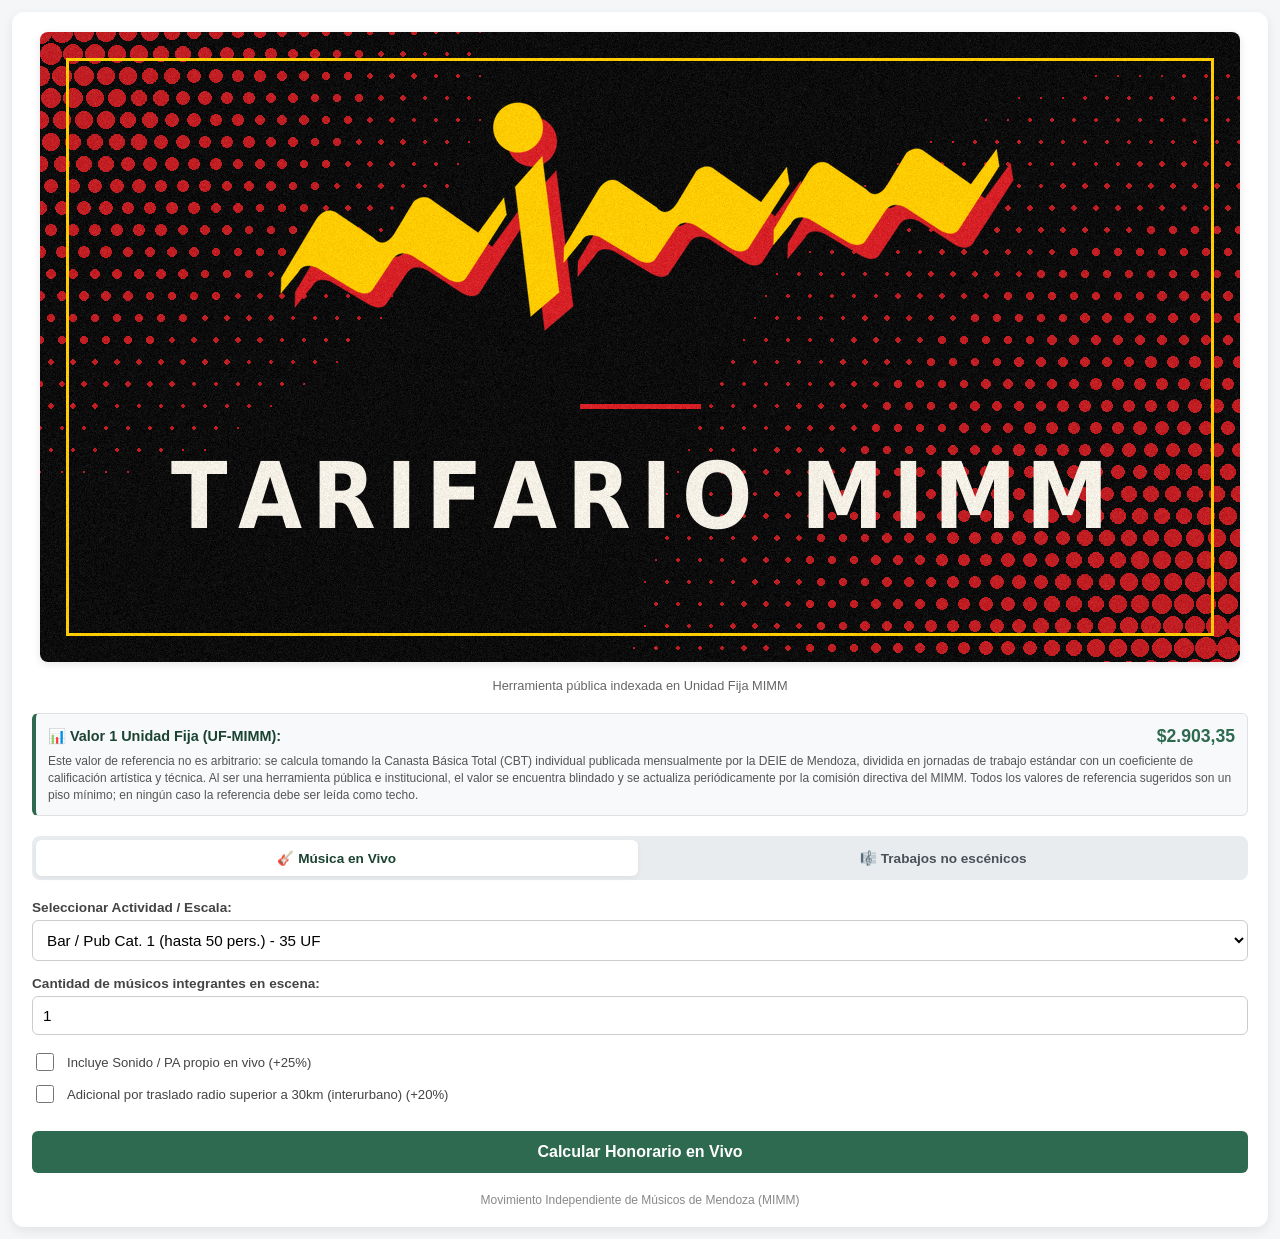
==== tarifario.html @ 43749db0 "Add tarifario.html for MIMM pricing calculator" ====
<!DOCTYPE html>
<html lang="es">
<head>
    <meta charset="UTF-8">
    <meta name="viewport" content="width=device-width, initial-scale=1.0">
    
    <!-- ETIQUETAS DE VISTA PREVIA PARA WHATSAPP Y REDES -->
    <meta property="og:title" content="Tarifario MIMM">
    <meta property="og:description" content="Los valores del tarifario son de referencia sugeridos por el MIMM y construidos con la unidad de referencia.">
    <meta property="og:image" content="https://elrojomarfil.github.io/MIMM/miniatura.png?v=7">
    <meta property="og:url" content="https://elrojomarfil.github.io/MIMM/">
    <meta property="og:type" content="website">

    <title>Calculadora MIMM - Tarifario Oficial UF</title>
    <style>
        :root {
            --primary: #1b4332;
            --secondary: #2d6a4f;
            --accent: #d8f3dc;
            --bg: #f4f6f8;
            --text: #212529;
        }
        body {
            font-family: -apple-system, BlinkMacSystemFont, 'Segoe UI', Roboto, sans-serif;
            background-color: var(--bg);
            color: var(--text);
            margin: 0;
            padding: 12px;
        }
        .card {
            max-width: 100%;
            background: white;
            padding: 20px;
            border-radius: 12px;
            box-shadow: 0 4px 12px rgba(0,0,0,0.08);
        }
        .header-logo {
            text-align: center;
            margin-bottom: 12px;
        }
        .header-logo img {
            max-width: 100%;
            height: auto;
            border-radius: 8px;
            box-shadow: 0 2px 8px rgba(0,0,0,0.1);
        }
        .subtitle {
            text-align: center;
            color: #666;
            font-size: 0.8rem;
            margin-bottom: 20px;
        }
        /* Sistema de pestañas */
        .tabs {
            display: flex;
            gap: 5px;
            margin-bottom: 20px;
            background: #e9ecef;
            padding: 4px;
            border-radius: 8px;
        }
        .tab-btn {
            flex: 1;
            padding: 10px;
            border: none;
            background: transparent;
            font-weight: 600;
            font-size: 0.85rem;
            color: #495057;
            border-radius: 6px;
            cursor: pointer;
            transition: all 0.2s;
        }
        .tab-btn.active {
            background: white;
            color: var(--primary);
            box-shadow: 0 2px 5px rgba(0,0,0,0.05);
        }
        .tab-content {
            display: none;
        }
        .tab-content.active {
            display: block;
        }
        .group {
            margin-bottom: 15px;
        }
        label {
            display: block;
            font-weight: 600;
            margin-bottom: 5px;
            font-size: 0.85rem;
            color: #444;
        }
        select, input {
            width: 100%;
            padding: 10px;
            border: 1px solid #ccc;
            border-radius: 6px;
            font-size: 0.95rem;
            box-sizing: border-box;
            background: #fff;
        }
        /* Panel informativo fijo de la UF */
        .uf-info-box {
            background-color: #f8f9fa;
            border: 1px solid #dee2e6;
            border-left: 4px solid var(--secondary);
            padding: 12px;
            border-radius: 6px;
            margin-bottom: 20px;
        }
        .uf-title {
            font-weight: bold;
            color: var(--primary);
            font-size: 0.9rem;
            display: flex;
            justify-content: space-between;
            align-items: center;
            margin-bottom: 6px;
        }
        .uf-value {
            font-size: 1.1rem;
            color: var(--secondary);
        }
        .uf-explanation {
            font-size: 0.75rem;
            color: #555;
            line-height: 1.4;
            margin: 0;
        }
        .checkbox-row {
            display: flex;
            align-items: center;
            gap: 10px;
            margin-top: 8px;
        }
        .checkbox-row input {
            width: 18px;
            height: 18px;
            flex-shrink: 0;
        }
        .checkbox-row label {
            margin-bottom: 0;
            font-weight: normal;
            font-size: 0.82rem;
            line-height: 1.3;
        }
        button.calc-btn {
            width: 100%;
            background-color: var(--secondary);
            color: white;
            border: none;
            padding: 12px;
            font-size: 1rem;
            font-weight: bold;
            border-radius: 6px;
            cursor: pointer;
            margin-top: 10px;
        }
        button.calc-btn:hover {
            background-color: var(--primary);
        }
        .result {
            margin-top: 20px;
            background-color: var(--accent);
            border: 1px solid #b7e4c7;
            padding: 15px;
            border-radius: 6px;
            text-align: center;
        }
        .result h3 {
            margin: 0 0 5px 0;
            color: var(--primary);
            font-size: 0.95rem;
        }
        .price {
            font-size: 1.6rem;
            font-weight: bold;
            color: var(--primary);
            margin: 5px 0;
        }
        .info {
            font-size: 0.75rem;
            color: #555;
            margin-top: 8px;
            line-height: 1.3;
        }
        .footer {
            text-align: center;
            margin-top: 20px;
            font-size: 0.75rem;
            color: #888;
        }
    </style>
</head>
<body>

<div class="card">
    <!-- Imagen institucional en el encabezado -->
    <div class="header-logo">
        <img src="miniatura.png" alt="MIMM - Tarifario Oficial">
    </div>
    <div class="subtitle">Herramienta pública indexada en Unidad Fija MIMM</div>

    <!-- Panel Informativo Fijo de la Unidad Fija (No Modificable) -->
    <div class="uf-info-box">
        <div class="uf-title">
            <span>📊 Valor 1 Unidad Fija (UF-MIMM):</span>
            <span class="uf-value" id="lblValorUF">$2.903,35</span>
        </div>
        <p class="uf-explanation">
            Este valor de referencia no es arbitrario: se calcula tomando la Canasta Básica Total (CBT) individual publicada mensualmente por la DEIE de Mendoza, dividida en jornadas de trabajo estándar con un coeficiente de calificación artística y técnica. Al ser una herramienta pública e institucional, el valor se encuentra blindado y se actualiza periódicamente por la comisión directiva del MIMM. Todos los valores de referencia sugeridos son un piso mínimo; en ningún caso la referencia debe ser leída como techo.
        </p>
    </div>

    <!-- Botones de Pestañas -->
    <div class="tabs">
        <button class="tab-btn active" type="button" onclick="cambiarPestana('vivo')">🎸 Música en Vivo</button>
        <button class="tab-btn" type="button" onclick="cambiarPestana('estudio')">🎼 Trabajos no escénicos</button>
    </div>

    <!-- PESTAÑA 1: MÚSICA EN VIVO -->
    <div id="pestana-vivo" class="tab-content active">
        <div class="group">
            <label for="rubroVivo">Seleccionar Actividad / Escala:</label>
            <select id="rubroVivo">
                <optgroup label="Gastronómicos / Bares (Por Músico)">
                    <option value="gast_cat1">Bar / Pub Cat. 1 (hasta 50 pers.) - 35 UF</option>
                    <option value="gast_cat2">Bar / Peña Cat. 2 (51 a 300 pers.) - 50 UF</option>
                </optgroup>
                <optgroup label="Espectáculos y Festivales (Banda Completa)">
                    <option value="esp_sala">Salas / Teatros Independientes - 200 UF</option>
                    <option value="esp_mun">Festivales Municipales / Al aire libre - 350 UF</option>
                    <option value="esp_dep">Fiestas Departamentales (hasta 1.000 pers.) - 550 UF</option>
                    <option value="esp_prov">Fiestas Provinciales / Megaeventos - 900 UF</option>
                </optgroup>
            </select>
        </div>

        <div class="group">
            <label for="cantVivo" id="lblCantVivo">Cantidad de músicos integrantes en escena:</label>
            <input type="number" id="cantVivo" value="1" min="1" max="30">
        </div>

        <div class="group">
            <div class="checkbox-row">
                <input type="checkbox" id="sonido">
                <label for="sonido">Incluye Sonido / PA propio en vivo (+25%)</label>
            </div>
            <div class="checkbox-row">
                <input type="checkbox" id="distancia">
                <label for="distancia">Adicional por traslado radio superior a 30km (interurbano) (+20%)</label>
            </div>
        </div>

        <button class="calc-btn" type="button" onclick="calcularVivo()">Calcular Honorario en Vivo</button>
    </div>

    <!-- PESTAÑA 2: TRABAJOS NO ESCÉNICOS -->
    <div id="pestana-estudio" class="tab-content">
        <div class="group">
            <label for="rubroEstudio">Seleccionar Servicio / Rubro:</label>
            <select id="rubroEstudio" onchange="actualizarTextoEstudio()">
                <optgroup label="Producción y Arreglos">
                    <option value="trans_tema">Transcripción / Copista de Partituras (Por tema) - 20 UF</option>
                    <option value="est_sesion">Músico Sesionista / Grabación (Por tema) - 25 UF</option>
                    <option value="arr_tema">Arreglo Musical (Por obra) - 45 UF</option>
                </optgroup>
                <optgroup label="Docencia Musical">
                    <option value="doc_hora">Clase Particular / Coach (Hora cátedra) - 7 UF</option>
                </optgroup>
            </select>
        </div>

        <div class="group">
            <label for="cantEstudio" id="lblCantEstudio">Cantidad de temas / obras:</label>
            <input type="number" id="cantEstudio" value="1" min="1" max="50">
        </div>

        <button class="calc-btn" type="button" onclick="calcularEstudio()">Calcular Honorario Trabajos no escénicos</button>
    </div>

    <!-- Resultados -->
    <div class="result" id="cajaResultado" style="display:none;">
        <h3>Honorario Sugerido MIMM</h3>
        <div class="price" id="txtTotal">$0</div>
        <div class="info" id="txtDetalle"></div>
    </div>

    <div class="footer">
        Movimiento Independiente de Músicos de Mendoza (MIMM)
    </div>
</div>

<script>
    // Valor Fijo Institucional de 1 Unidad Fija MIMM (Derivado de CBT / DEIE)
    const VALOR_UF = 2903.35;

    const ufVivo = {
        gast_cat1: 35,
        gast_cat2: 50,
        esp_sala: 200,
        esp_mun: 350,
        esp_dep: 550,
        esp_prov: 900
    };

    const ufEstudio = {
        trans_tema: 20,
        est_sesion: 25,
        arr_tema: 45,
        doc_hora: 7
    };

    function cambiarPestana(pestana) {
        document.querySelectorAll('.tab-btn').forEach(b => b.classList.remove('active'));
        document.querySelectorAll('.tab-content').forEach(c => c.classList.remove('active'));
        document.getElementById('cajaResultado').style.display = 'none';

        if (pestana === 'vivo') {
            document.querySelectorAll('.tab-btn')[0].classList.add('active');
            document.getElementById('pestana-vivo').classList.add('active');
        } else {
            document.querySelectorAll('.tab-btn')[1].classList.add('active');
            document.getElementById('pestana-estudio').classList.add('active');
        }
    }

    document.getElementById('rubroVivo').addEventListener('change', function() {
        const val = this.value;
        const lbl = document.getElementById('lblCantVivo');
        if (val.startsWith('gast_')) {
            lbl.innerText = "Cantidad de músicos integrantes en escena:";
        } else {
            lbl.innerText = "Cantidad de formaciones / bandas:";
        }
    });

    function actualizarTextoEstudio() {
        const val = document.getElementById('rubroEstudio').value;
        const lbl = document.getElementById('lblCantEstudio');
        if (val === 'doc_hora') {
            lbl.innerText = "Cantidad de horas cátedra:";
        } else {
            lbl.innerText = "Cantidad de temas / obras:";
        }
    }

    function calcularVivo() {
        const rubro = document.getElementById('rubroVivo').value;
        const cant = parseFloat(document.getElementById('cantVivo').value) || 1;
        const conSonido = document.getElementById('sonido').checked;
        const conDistancia = document.getElementById('distancia').checked;

        let uf = ufVivo[rubro];
        let subtotal = uf * VALOR_UF * cant;
        let total = subtotal;
        let extras = [];

        if (conSonido) {
            total *= 1.25;
            extras.push("sonido propio (+25%)");
        }
        if (conDistancia) {
            total *= 1.20;
            extras.push("viáticos/traslado interurbano (+20%)");
        }

        mostrarResultado(total, uf * cant, extras);
    }

    function calcularEstudio() {
        const rubro = document.getElementById('rubroEstudio').value;
        const cant = parseFloat(document.getElementById('cantEstudio').value) || 1;

        let uf = ufEstudio[rubro];
        let total = uf * VALOR_UF * cant;

        mostrarResultado(total, uf * cant, []);
    }

    function mostrarResultado(total, totalUf, extras) {
        const resBox = document.getElementById('cajaResultado');
        resBox.style.display = 'block';
        document.getElementById('txtTotal').innerText = '$ ' + Math.round(total).toLocaleString('es-AR');

        let detalle = `Equivalente a ${totalUf} UF-MIMM calculadas a $${VALOR_UF.toLocaleString('es-AR', {minimumFractionDigits: 2})} c/u (Base DEIE/CBT).`;
        if (extras.length > 0) {
            detalle += ` Adicionales: ${extras.join(', ')}.`;
        }
        document.getElementById('txtDetalle').innerText = detalle;
    }
</script>

</body>
</html>
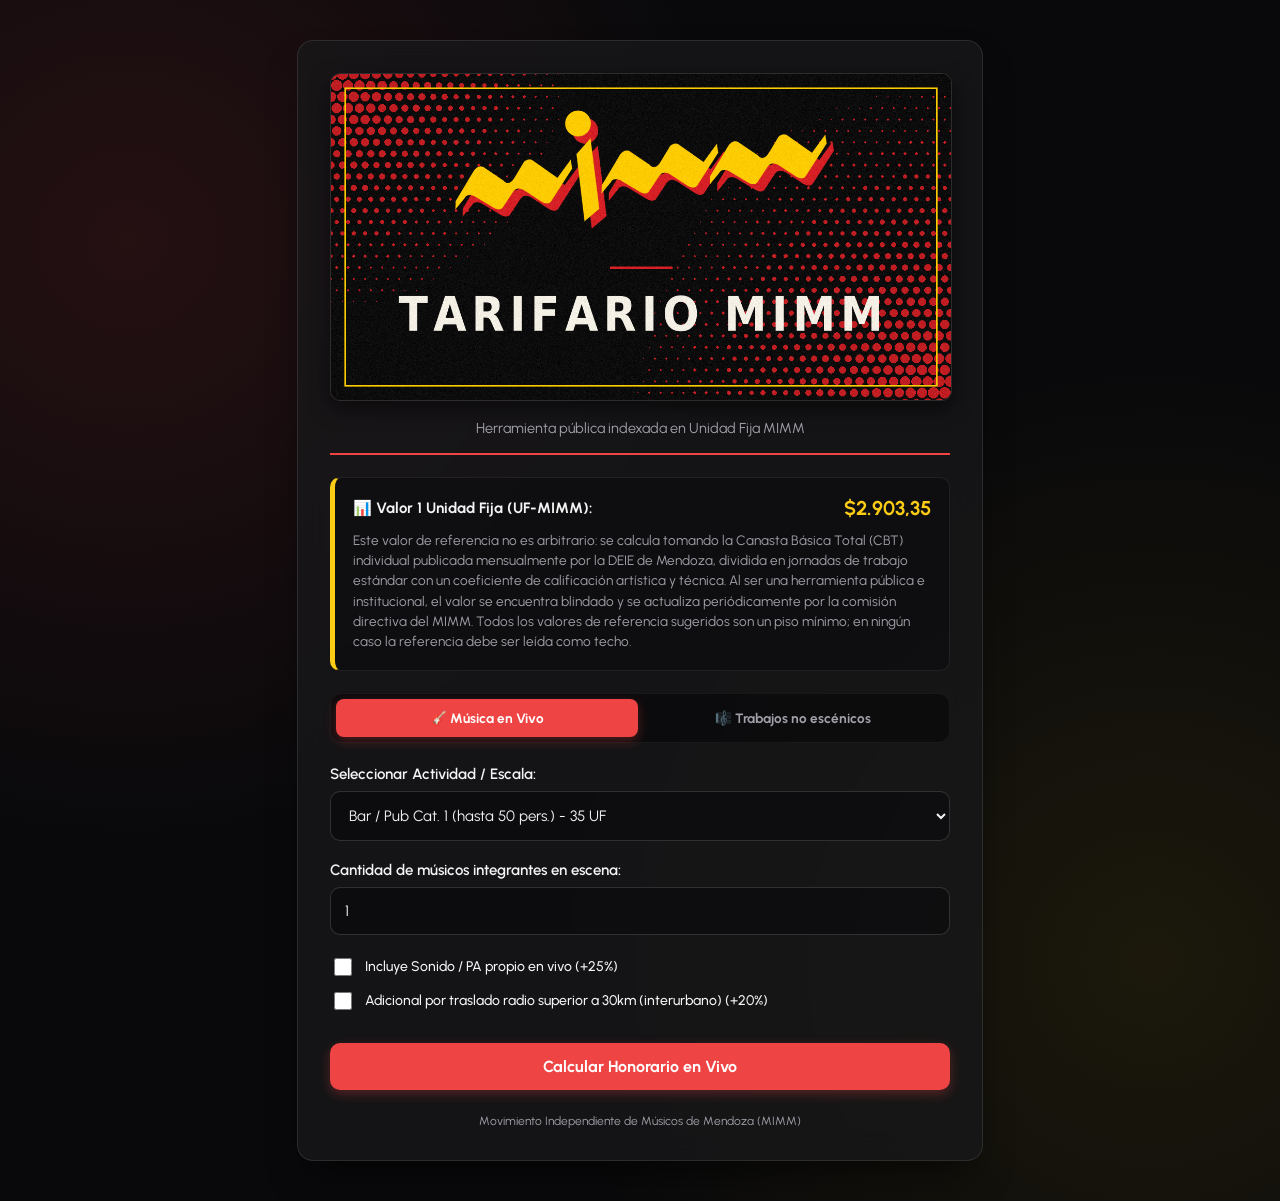
==== commit 7c39bb90: "Refactor tarifario.html for design enhancements Updated styles and structure of tarifario.html for i" ====
--- a/tarifario.html
+++ b/tarifario.html
@@ -12,69 +12,108 @@
     <meta property="og:type" content="website">
 
     <title>Calculadora MIMM - Tarifario Oficial UF</title>
+
+    <!-- Importación exclusiva de Urbanist -->
+    <link rel="preconnect" href="https://fonts.googleapis.com">
+    <link rel="preconnect" href="https://fonts.gstatic.com" crossorigin>
+    <link href="https://fonts.googleapis.com/css2?family=Urbanist:wght@500;600;700&display=swap" rel="stylesheet">
+
     <style>
         :root {
-            --primary: #1b4332;
-            --secondary: #2d6a4f;
-            --accent: #d8f3dc;
-            --bg: #f4f6f8;
-            --text: #212529;
-        }
+            --bg-deep: #09090b;
+            --card-bg: rgba(24, 24, 27, 0.75); /* Efecto vidrio esmerilado oscuro */
+            --card-border: rgba(255, 255, 255, 0.1);
+            --primary-red: #ef4444;
+            --hover-red: #dc2626;
+            --accent-yellow: #facc15;
+            --text-light: #f4f4f5;
+            --text-muted: #a1a1aa;
+            --input-bg: rgba(9, 9, 11, 0.6);
+            --radius: 16px;
+        }
+
         body {
-            font-family: -apple-system, BlinkMacSystemFont, 'Segoe UI', Roboto, sans-serif;
-            background-color: var(--bg);
-            color: var(--text);
+            font-family: 'Urbanist', sans-serif, system-ui;
+            background-color: var(--bg-deep);
+            background-image: 
+                radial-gradient(circle at 10% 20%, rgba(239, 68, 68, 0.12) 0%, transparent 40%),
+                radial-gradient(circle at 90% 80%, rgba(250, 204, 21, 0.08) 0%, transparent 40%);
+            color: var(--text-light);
             margin: 0;
-            padding: 12px;
-        }
-        .card {
-            max-width: 100%;
-            background: white;
             padding: 20px;
-            border-radius: 12px;
-            box-shadow: 0 4px 12px rgba(0,0,0,0.08);
-        }
+            min-height: 100vh;
+            -webkit-font-smoothing: antialiased;
+        }
+
+        .container {
+            max-width: 620px;
+            margin: 20px auto;
+            background: var(--card-bg);
+            backdrop-filter: blur(16px);
+            -webkit-backdrop-filter: blur(16px);
+            border: 1px solid var(--card-border);
+            padding: 32px;
+            border-radius: var(--radius);
+            box-shadow: 0 20px 40px -15px rgba(0, 0, 0, 0.7);
+            transition: all 0.3s ease;
+        }
+
         .header-logo {
             text-align: center;
-            margin-bottom: 12px;
+            margin-bottom: 14px;
         }
         .header-logo img {
             max-width: 100%;
             height: auto;
-            border-radius: 8px;
-            box-shadow: 0 2px 8px rgba(0,0,0,0.1);
-        }
+            border-radius: 10px;
+            border: 1px solid rgba(255, 255, 255, 0.1);
+            box-shadow: 0 8px 20px rgba(0, 0, 0, 0.5);
+        }
+
         .subtitle {
             text-align: center;
-            color: #666;
-            font-size: 0.8rem;
-            margin-bottom: 20px;
-        }
+            color: var(--text-muted);
+            font-size: 0.9rem;
+            margin-bottom: 22px;
+            padding-bottom: 16px;
+            border-bottom: 2px solid var(--primary-red);
+        }
+
         /* Sistema de pestañas */
         .tabs {
             display: flex;
-            gap: 5px;
-            margin-bottom: 20px;
-            background: #e9ecef;
-            padding: 4px;
-            border-radius: 8px;
+            gap: 4px;
+            margin-bottom: 22px;
+            background: rgba(0, 0, 0, 0.4);
+            padding: 5px;
+            border-radius: 12px;
+            border: 1px solid rgba(255, 255, 255, 0.05);
         }
         .tab-btn {
             flex: 1;
-            padding: 10px;
+            padding: 11px 6px;
             border: none;
             background: transparent;
-            font-weight: 600;
+            font-weight: 700;
             font-size: 0.85rem;
-            color: #495057;
-            border-radius: 6px;
+            font-family: 'Urbanist', sans-serif;
+            color: var(--text-muted);
+            border-radius: 8px;
             cursor: pointer;
             transition: all 0.2s;
+            box-shadow: none;
+            width: auto;
+        }
+        .tab-btn:hover {
+            background: rgba(255, 255, 255, 0.05);
+            color: var(--text-light);
+            transform: none;
+            box-shadow: none;
         }
         .tab-btn.active {
-            background: white;
-            color: var(--primary);
-            box-shadow: 0 2px 5px rgba(0,0,0,0.05);
+            background: var(--primary-red);
+            color: white;
+            box-shadow: 0 4px 12px rgba(239, 68, 68, 0.3);
         }
         .tab-content {
             display: none;
@@ -82,121 +121,162 @@
         .tab-content.active {
             display: block;
         }
+
         .group {
-            margin-bottom: 15px;
-        }
+            margin-bottom: 20px;
+        }
+
         label {
             display: block;
             font-weight: 600;
-            margin-bottom: 5px;
-            font-size: 0.85rem;
-            color: #444;
-        }
-        select, input {
+            margin-bottom: 8px;
+            font-size: 15px;
+            color: var(--text-light);
+        }
+
+        select, input[type="number"] {
             width: 100%;
-            padding: 10px;
-            border: 1px solid #ccc;
-            border-radius: 6px;
-            font-size: 0.95rem;
+            padding: 14px;
+            border: 1px solid rgba(255, 255, 255, 0.15);
+            border-radius: 10px;
             box-sizing: border-box;
-            background: #fff;
-        }
+            font-size: 15px;
+            font-family: 'Urbanist', sans-serif;
+            background-color: var(--input-bg);
+            color: var(--text-light);
+            transition: border-color 0.2s, box-shadow 0.2s;
+        }
+        select:focus, input[type="number"]:focus {
+            outline: none;
+            border-color: var(--accent-yellow);
+            box-shadow: 0 0 0 3px rgba(250, 204, 21, 0.2);
+        }
+        select option, select optgroup {
+            background: #18181b;
+            color: #f4f4f5;
+        }
+        select optgroup {
+            color: var(--accent-yellow);
+            font-weight: 700;
+        }
+
         /* Panel informativo fijo de la UF */
         .uf-info-box {
-            background-color: #f8f9fa;
-            border: 1px solid #dee2e6;
-            border-left: 4px solid var(--secondary);
-            padding: 12px;
-            border-radius: 6px;
-            margin-bottom: 20px;
+            background: rgba(9, 9, 11, 0.5);
+            border: 1px solid rgba(255, 255, 255, 0.08);
+            border-left: 5px solid var(--accent-yellow);
+            padding: 18px;
+            border-radius: 10px;
+            margin-bottom: 22px;
         }
         .uf-title {
-            font-weight: bold;
-            color: var(--primary);
-            font-size: 0.9rem;
+            font-weight: 700;
+            color: var(--text-light);
+            font-size: 15px;
             display: flex;
             justify-content: space-between;
             align-items: center;
-            margin-bottom: 6px;
+            gap: 10px;
+            flex-wrap: wrap;
+            margin-bottom: 10px;
         }
         .uf-value {
-            font-size: 1.1rem;
-            color: var(--secondary);
+            font-size: 1.25rem;
+            font-weight: 700;
+            color: var(--accent-yellow);
         }
         .uf-explanation {
-            font-size: 0.75rem;
-            color: #555;
-            line-height: 1.4;
+            font-size: 0.85rem;
+            color: var(--text-muted);
+            line-height: 1.5;
             margin: 0;
         }
+
         .checkbox-row {
             display: flex;
             align-items: center;
             gap: 10px;
-            margin-top: 8px;
+            margin-top: 10px;
         }
         .checkbox-row input {
             width: 18px;
             height: 18px;
             flex-shrink: 0;
+            accent-color: var(--primary-red);
+            cursor: pointer;
         }
         .checkbox-row label {
             margin-bottom: 0;
-            font-weight: normal;
-            font-size: 0.82rem;
+            font-weight: 500;
+            font-size: 14px;
             line-height: 1.3;
-        }
+            color: var(--text-light);
+            cursor: pointer;
+        }
+
+        /* Botón principal en Rojo con hover dinámico */
         button.calc-btn {
             width: 100%;
-            background-color: var(--secondary);
+            background-color: var(--primary-red);
             color: white;
             border: none;
-            padding: 12px;
-            font-size: 1rem;
-            font-weight: bold;
-            border-radius: 6px;
+            padding: 14px 20px;
+            border-radius: 10px;
+            font-weight: 700;
+            font-family: 'Urbanist', sans-serif;
+            font-size: 16px;
             cursor: pointer;
             margin-top: 10px;
+            transition: background-color 0.2s, transform 0.15s, box-shadow 0.15s;
+            box-shadow: 0 4px 12px rgba(239, 68, 68, 0.3);
         }
         button.calc-btn:hover {
-            background-color: var(--primary);
-        }
+            background-color: var(--hover-red);
+            transform: translateY(-2px);
+            box-shadow: 0 6px 16px rgba(239, 68, 68, 0.5);
+        }
+        button.calc-btn:active {
+            transform: translateY(0);
+        }
+
         .result {
-            margin-top: 20px;
-            background-color: var(--accent);
-            border: 1px solid #b7e4c7;
-            padding: 15px;
-            border-radius: 6px;
+            margin-top: 22px;
+            background: rgba(250, 204, 21, 0.08);
+            border: 1px solid rgba(250, 204, 21, 0.3);
+            padding: 20px;
+            border-radius: 10px;
             text-align: center;
         }
         .result h3 {
-            margin: 0 0 5px 0;
-            color: var(--primary);
-            font-size: 0.95rem;
+            margin: 0 0 6px 0;
+            color: var(--text-light);
+            font-size: 1.05rem;
+            font-weight: 700;
         }
         .price {
-            font-size: 1.6rem;
-            font-weight: bold;
-            color: var(--primary);
-            margin: 5px 0;
+            font-size: 2rem;
+            font-weight: 700;
+            color: var(--accent-yellow);
+            margin: 6px 0;
         }
         .info {
-            font-size: 0.75rem;
-            color: #555;
-            margin-top: 8px;
-            line-height: 1.3;
-        }
+            font-size: 0.85rem;
+            color: var(--text-muted);
+            margin-top: 10px;
+            line-height: 1.5;
+        }
+
         .footer {
             text-align: center;
-            margin-top: 20px;
+            margin-top: 24px;
             font-size: 0.75rem;
-            color: #888;
+            color: var(--text-muted);
         }
     </style>
 </head>
 <body>
 
-<div class="card">
+<div class="container">
     <!-- Imagen institucional en el encabezado -->
     <div class="header-logo">
         <img src="miniatura.png" alt="MIMM - Tarifario Oficial">
@@ -235,6 +315,9 @@
                     <option value="esp_dep">Fiestas Departamentales (hasta 1.000 pers.) - 550 UF</option>
                     <option value="esp_prov">Fiestas Provinciales / Megaeventos - 900 UF</option>
                 </optgroup>
+                <optgroup label="Técnica en vivo">
+                    <option value="tec_sonido">Operación de Sonido (Hora de operación) - 10 UF</option>
+                </optgroup>
             </select>
         </div>
 
@@ -263,9 +346,11 @@
             <label for="rubroEstudio">Seleccionar Servicio / Rubro:</label>
             <select id="rubroEstudio" onchange="actualizarTextoEstudio()">
                 <optgroup label="Producción y Arreglos">
-                    <option value="trans_tema">Transcripción / Copista de Partituras (Por tema) - 20 UF</option>
-                    <option value="est_sesion">Músico Sesionista / Grabación (Por tema) - 25 UF</option>
-                    <option value="arr_tema">Arreglo Musical (Por obra) - 45 UF</option>
+                    <option value="trans_media">Transcripción / Copista - Complejidad media: melodía acompañada (Por tema) - 60 UF</option>
+                    <option value="trans_alta">Transcripción / Copista - Complejidad alta: ensamble hasta 8 voces/instrumentos (Por tema) - 90 UF</option>
+                    <option value="est_sesion">Músico Sesionista / Grabación (Por tema) - 30 UF</option>
+                    <option value="arr_media">Arreglo Musical - Complejidad media (Por obra) - 95 UF</option>
+                    <option value="arr_alta">Arreglo Musical - Complejidad alta (Por obra) - 120 UF</option>
                 </optgroup>
                 <optgroup label="Docencia Musical">
                     <option value="doc_hora">Clase Particular / Coach (Hora cátedra) - 7 UF</option>
@@ -303,13 +388,16 @@
         esp_sala: 200,
         esp_mun: 350,
         esp_dep: 550,
-        esp_prov: 900
+        esp_prov: 900,
+        tec_sonido: 10
     };
 
     const ufEstudio = {
-        trans_tema: 20,
-        est_sesion: 25,
-        arr_tema: 45,
+        trans_media: 60,
+        trans_alta: 90,
+        est_sesion: 30,
+        arr_media: 95,
+        arr_alta: 120,
         doc_hora: 7
     };
 
@@ -330,11 +418,21 @@
     document.getElementById('rubroVivo').addEventListener('change', function() {
         const val = this.value;
         const lbl = document.getElementById('lblCantVivo');
+        const chkSonido = document.getElementById('sonido');
+        const esTecnico = val.startsWith('tec_');
+
         if (val.startsWith('gast_')) {
             lbl.innerText = "Cantidad de músicos integrantes en escena:";
+        } else if (esTecnico) {
+            lbl.innerText = "Cantidad de horas de operación:";
         } else {
             lbl.innerText = "Cantidad de formaciones / bandas:";
         }
+
+        // El adicional de PA propio no aplica a la operación de sonido
+        chkSonido.disabled = esTecnico;
+        if (esTecnico) chkSonido.checked = false;
+        chkSonido.parentElement.style.opacity = esTecnico ? '0.4' : '1';
     });
 
     function actualizarTextoEstudio() {
@@ -350,7 +448,7 @@
     function calcularVivo() {
         const rubro = document.getElementById('rubroVivo').value;
         const cant = parseFloat(document.getElementById('cantVivo').value) || 1;
-        const conSonido = document.getElementById('sonido').checked;
+        const conSonido = document.getElementById('sonido').checked && !rubro.startsWith('tec_');
         const conDistancia = document.getElementById('distancia').checked;
 
         let uf = ufVivo[rubro];
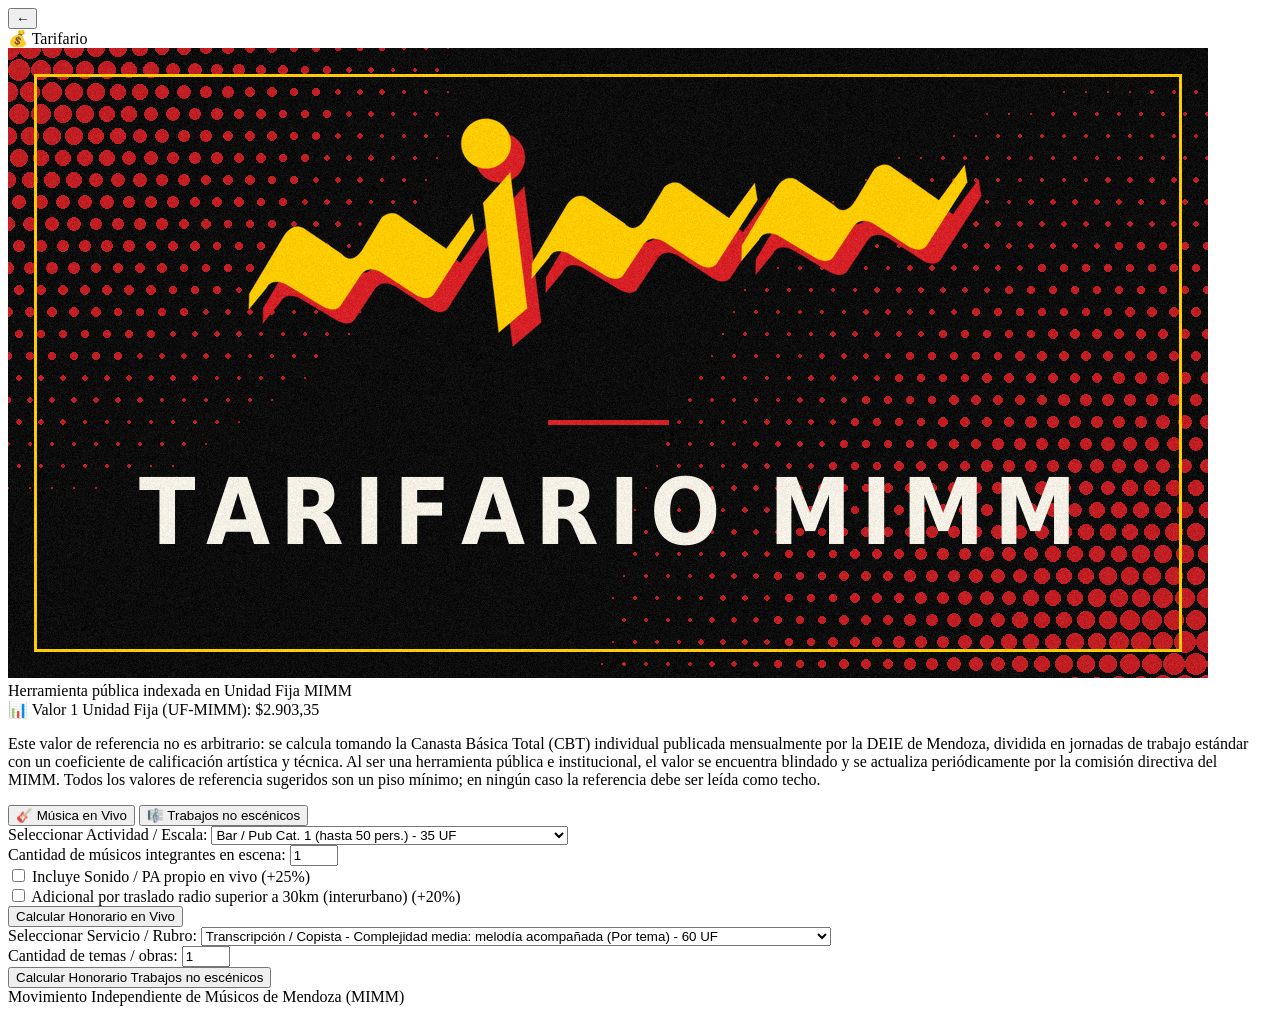
==== commit d61c9c4f: "Enhance viewport settings and button styles Updated viewport meta tag for better display on mobile d" ====
--- a/tarifario.html
+++ b/tarifario.html
@@ -2,8 +2,8 @@
 <html lang="es">
 <head>
     <meta charset="UTF-8">
-    <meta name="viewport" content="width=device-width, initial-scale=1.0">
-    
+    <meta name="viewport" content="width=device-width, initial-scale=1.0, viewport-fit=cover">
+
     <!-- ETIQUETAS DE VISTA PREVIA PARA WHATSAPP Y REDES -->
     <meta property="og:title" content="Tarifario MIMM">
     <meta property="og:description" content="Los valores del tarifario son de referencia sugeridos por el MIMM y construidos con la unidad de referencia.">
@@ -13,270 +13,22 @@
 
     <title>Calculadora MIMM - Tarifario Oficial UF</title>
 
-    <!-- Importación exclusiva de Urbanist -->
     <link rel="preconnect" href="https://fonts.googleapis.com">
     <link rel="preconnect" href="https://fonts.gstatic.com" crossorigin>
     <link href="https://fonts.googleapis.com/css2?family=Urbanist:wght@500;600;700&display=swap" rel="stylesheet">
-
-    <style>
-        :root {
-            --bg-deep: #09090b;
-            --card-bg: rgba(24, 24, 27, 0.75); /* Efecto vidrio esmerilado oscuro */
-            --card-border: rgba(255, 255, 255, 0.1);
-            --primary-red: #ef4444;
-            --hover-red: #dc2626;
-            --accent-yellow: #facc15;
-            --text-light: #f4f4f5;
-            --text-muted: #a1a1aa;
-            --input-bg: rgba(9, 9, 11, 0.6);
-            --radius: 16px;
-        }
-
-        body {
-            font-family: 'Urbanist', sans-serif, system-ui;
-            background-color: var(--bg-deep);
-            background-image: 
-                radial-gradient(circle at 10% 20%, rgba(239, 68, 68, 0.12) 0%, transparent 40%),
-                radial-gradient(circle at 90% 80%, rgba(250, 204, 21, 0.08) 0%, transparent 40%);
-            color: var(--text-light);
-            margin: 0;
-            padding: 20px;
-            min-height: 100vh;
-            -webkit-font-smoothing: antialiased;
-        }
-
-        .container {
-            max-width: 620px;
-            margin: 20px auto;
-            background: var(--card-bg);
-            backdrop-filter: blur(16px);
-            -webkit-backdrop-filter: blur(16px);
-            border: 1px solid var(--card-border);
-            padding: 32px;
-            border-radius: var(--radius);
-            box-shadow: 0 20px 40px -15px rgba(0, 0, 0, 0.7);
-            transition: all 0.3s ease;
-        }
-
-        .header-logo {
-            text-align: center;
-            margin-bottom: 14px;
-        }
-        .header-logo img {
-            max-width: 100%;
-            height: auto;
-            border-radius: 10px;
-            border: 1px solid rgba(255, 255, 255, 0.1);
-            box-shadow: 0 8px 20px rgba(0, 0, 0, 0.5);
-        }
-
-        .subtitle {
-            text-align: center;
-            color: var(--text-muted);
-            font-size: 0.9rem;
-            margin-bottom: 22px;
-            padding-bottom: 16px;
-            border-bottom: 2px solid var(--primary-red);
-        }
-
-        /* Sistema de pestañas */
-        .tabs {
-            display: flex;
-            gap: 4px;
-            margin-bottom: 22px;
-            background: rgba(0, 0, 0, 0.4);
-            padding: 5px;
-            border-radius: 12px;
-            border: 1px solid rgba(255, 255, 255, 0.05);
-        }
-        .tab-btn {
-            flex: 1;
-            padding: 11px 6px;
-            border: none;
-            background: transparent;
-            font-weight: 700;
-            font-size: 0.85rem;
-            font-family: 'Urbanist', sans-serif;
-            color: var(--text-muted);
-            border-radius: 8px;
-            cursor: pointer;
-            transition: all 0.2s;
-            box-shadow: none;
-            width: auto;
-        }
-        .tab-btn:hover {
-            background: rgba(255, 255, 255, 0.05);
-            color: var(--text-light);
-            transform: none;
-            box-shadow: none;
-        }
-        .tab-btn.active {
-            background: var(--primary-red);
-            color: white;
-            box-shadow: 0 4px 12px rgba(239, 68, 68, 0.3);
-        }
-        .tab-content {
-            display: none;
-        }
-        .tab-content.active {
-            display: block;
-        }
-
-        .group {
-            margin-bottom: 20px;
-        }
-
-        label {
-            display: block;
-            font-weight: 600;
-            margin-bottom: 8px;
-            font-size: 15px;
-            color: var(--text-light);
-        }
-
-        select, input[type="number"] {
-            width: 100%;
-            padding: 14px;
-            border: 1px solid rgba(255, 255, 255, 0.15);
-            border-radius: 10px;
-            box-sizing: border-box;
-            font-size: 15px;
-            font-family: 'Urbanist', sans-serif;
-            background-color: var(--input-bg);
-            color: var(--text-light);
-            transition: border-color 0.2s, box-shadow 0.2s;
-        }
-        select:focus, input[type="number"]:focus {
-            outline: none;
-            border-color: var(--accent-yellow);
-            box-shadow: 0 0 0 3px rgba(250, 204, 21, 0.2);
-        }
-        select option, select optgroup {
-            background: #18181b;
-            color: #f4f4f5;
-        }
-        select optgroup {
-            color: var(--accent-yellow);
-            font-weight: 700;
-        }
-
-        /* Panel informativo fijo de la UF */
-        .uf-info-box {
-            background: rgba(9, 9, 11, 0.5);
-            border: 1px solid rgba(255, 255, 255, 0.08);
-            border-left: 5px solid var(--accent-yellow);
-            padding: 18px;
-            border-radius: 10px;
-            margin-bottom: 22px;
-        }
-        .uf-title {
-            font-weight: 700;
-            color: var(--text-light);
-            font-size: 15px;
-            display: flex;
-            justify-content: space-between;
-            align-items: center;
-            gap: 10px;
-            flex-wrap: wrap;
-            margin-bottom: 10px;
-        }
-        .uf-value {
-            font-size: 1.25rem;
-            font-weight: 700;
-            color: var(--accent-yellow);
-        }
-        .uf-explanation {
-            font-size: 0.85rem;
-            color: var(--text-muted);
-            line-height: 1.5;
-            margin: 0;
-        }
-
-        .checkbox-row {
-            display: flex;
-            align-items: center;
-            gap: 10px;
-            margin-top: 10px;
-        }
-        .checkbox-row input {
-            width: 18px;
-            height: 18px;
-            flex-shrink: 0;
-            accent-color: var(--primary-red);
-            cursor: pointer;
-        }
-        .checkbox-row label {
-            margin-bottom: 0;
-            font-weight: 500;
-            font-size: 14px;
-            line-height: 1.3;
-            color: var(--text-light);
-            cursor: pointer;
-        }
-
-        /* Botón principal en Rojo con hover dinámico */
-        button.calc-btn {
-            width: 100%;
-            background-color: var(--primary-red);
-            color: white;
-            border: none;
-            padding: 14px 20px;
-            border-radius: 10px;
-            font-weight: 700;
-            font-family: 'Urbanist', sans-serif;
-            font-size: 16px;
-            cursor: pointer;
-            margin-top: 10px;
-            transition: background-color 0.2s, transform 0.15s, box-shadow 0.15s;
-            box-shadow: 0 4px 12px rgba(239, 68, 68, 0.3);
-        }
-        button.calc-btn:hover {
-            background-color: var(--hover-red);
-            transform: translateY(-2px);
-            box-shadow: 0 6px 16px rgba(239, 68, 68, 0.5);
-        }
-        button.calc-btn:active {
-            transform: translateY(0);
-        }
-
-        .result {
-            margin-top: 22px;
-            background: rgba(250, 204, 21, 0.08);
-            border: 1px solid rgba(250, 204, 21, 0.3);
-            padding: 20px;
-            border-radius: 10px;
-            text-align: center;
-        }
-        .result h3 {
-            margin: 0 0 6px 0;
-            color: var(--text-light);
-            font-size: 1.05rem;
-            font-weight: 700;
-        }
-        .price {
-            font-size: 2rem;
-            font-weight: 700;
-            color: var(--accent-yellow);
-            margin: 6px 0;
-        }
-        .info {
-            font-size: 0.85rem;
-            color: var(--text-muted);
-            margin-top: 10px;
-            line-height: 1.5;
-        }
-
-        .footer {
-            text-align: center;
-            margin-top: 24px;
-            font-size: 0.75rem;
-            color: var(--text-muted);
-        }
-    </style>
+    <meta name="theme-color" content="#09090b">
+    <link rel="stylesheet" href="mimm.css">
 </head>
 <body>
 
-<div class="container">
+<header class="topbar">
+    <div class="topbar-inner">
+        <button class="back-btn" id="btnBack" type="button" aria-label="Volver">←</button>
+        <div class="topbar-title">💰 Tarifario</div>
+    </div>
+</header>
+
+<main class="page">
     <!-- Imagen institucional en el encabezado -->
     <div class="header-logo">
         <img src="miniatura.png" alt="MIMM - Tarifario Oficial">
@@ -295,7 +47,7 @@
     </div>
 
     <!-- Botones de Pestañas -->
-    <div class="tabs">
+    <div class="seg">
         <button class="tab-btn active" type="button" onclick="cambiarPestana('vivo')">🎸 Música en Vivo</button>
         <button class="tab-btn" type="button" onclick="cambiarPestana('estudio')">🎼 Trabajos no escénicos</button>
     </div>
@@ -337,7 +89,7 @@
             </div>
         </div>
 
-        <button class="calc-btn" type="button" onclick="calcularVivo()">Calcular Honorario en Vivo</button>
+        <button class="btn calc-btn" type="button" onclick="calcularVivo()">Calcular Honorario en Vivo</button>
     </div>
 
     <!-- PESTAÑA 2: TRABAJOS NO ESCÉNICOS -->
@@ -363,7 +115,7 @@
             <input type="number" id="cantEstudio" value="1" min="1" max="50">
         </div>
 
-        <button class="calc-btn" type="button" onclick="calcularEstudio()">Calcular Honorario Trabajos no escénicos</button>
+        <button class="btn calc-btn" type="button" onclick="calcularEstudio()">Calcular Honorario Trabajos no escénicos</button>
     </div>
 
     <!-- Resultados -->
@@ -373,11 +125,12 @@
         <div class="info" id="txtDetalle"></div>
     </div>
 
-    <div class="footer">
-        Movimiento Independiente de Músicos de Mendoza (MIMM)
-    </div>
-</div>
-
+    <div class="footer">Movimiento Independiente de Músicos de Mendoza (MIMM)</div>
+</main>
+
+<nav class="bottom-nav" id="bottomNav"></nav>
+
+<script src="mimm.js"></script>
 <script>
     // Valor Fijo Institucional de 1 Unidad Fija MIMM (Derivado de CBT / DEIE)
     const VALOR_UF = 2903.35;
@@ -481,6 +234,7 @@
     function mostrarResultado(total, totalUf, extras) {
         const resBox = document.getElementById('cajaResultado');
         resBox.style.display = 'block';
+        resBox.scrollIntoView({ behavior: 'smooth', block: 'nearest' });
         document.getElementById('txtTotal').innerText = '$ ' + Math.round(total).toLocaleString('es-AR');
 
         let detalle = `Equivalente a ${totalUf} UF-MIMM calculadas a $${VALOR_UF.toLocaleString('es-AR', {minimumFractionDigits: 2})} c/u (Base DEIE/CBT).`;
@@ -490,6 +244,5 @@
         document.getElementById('txtDetalle').innerText = detalle;
     }
 </script>
-
 </body>
 </html>
